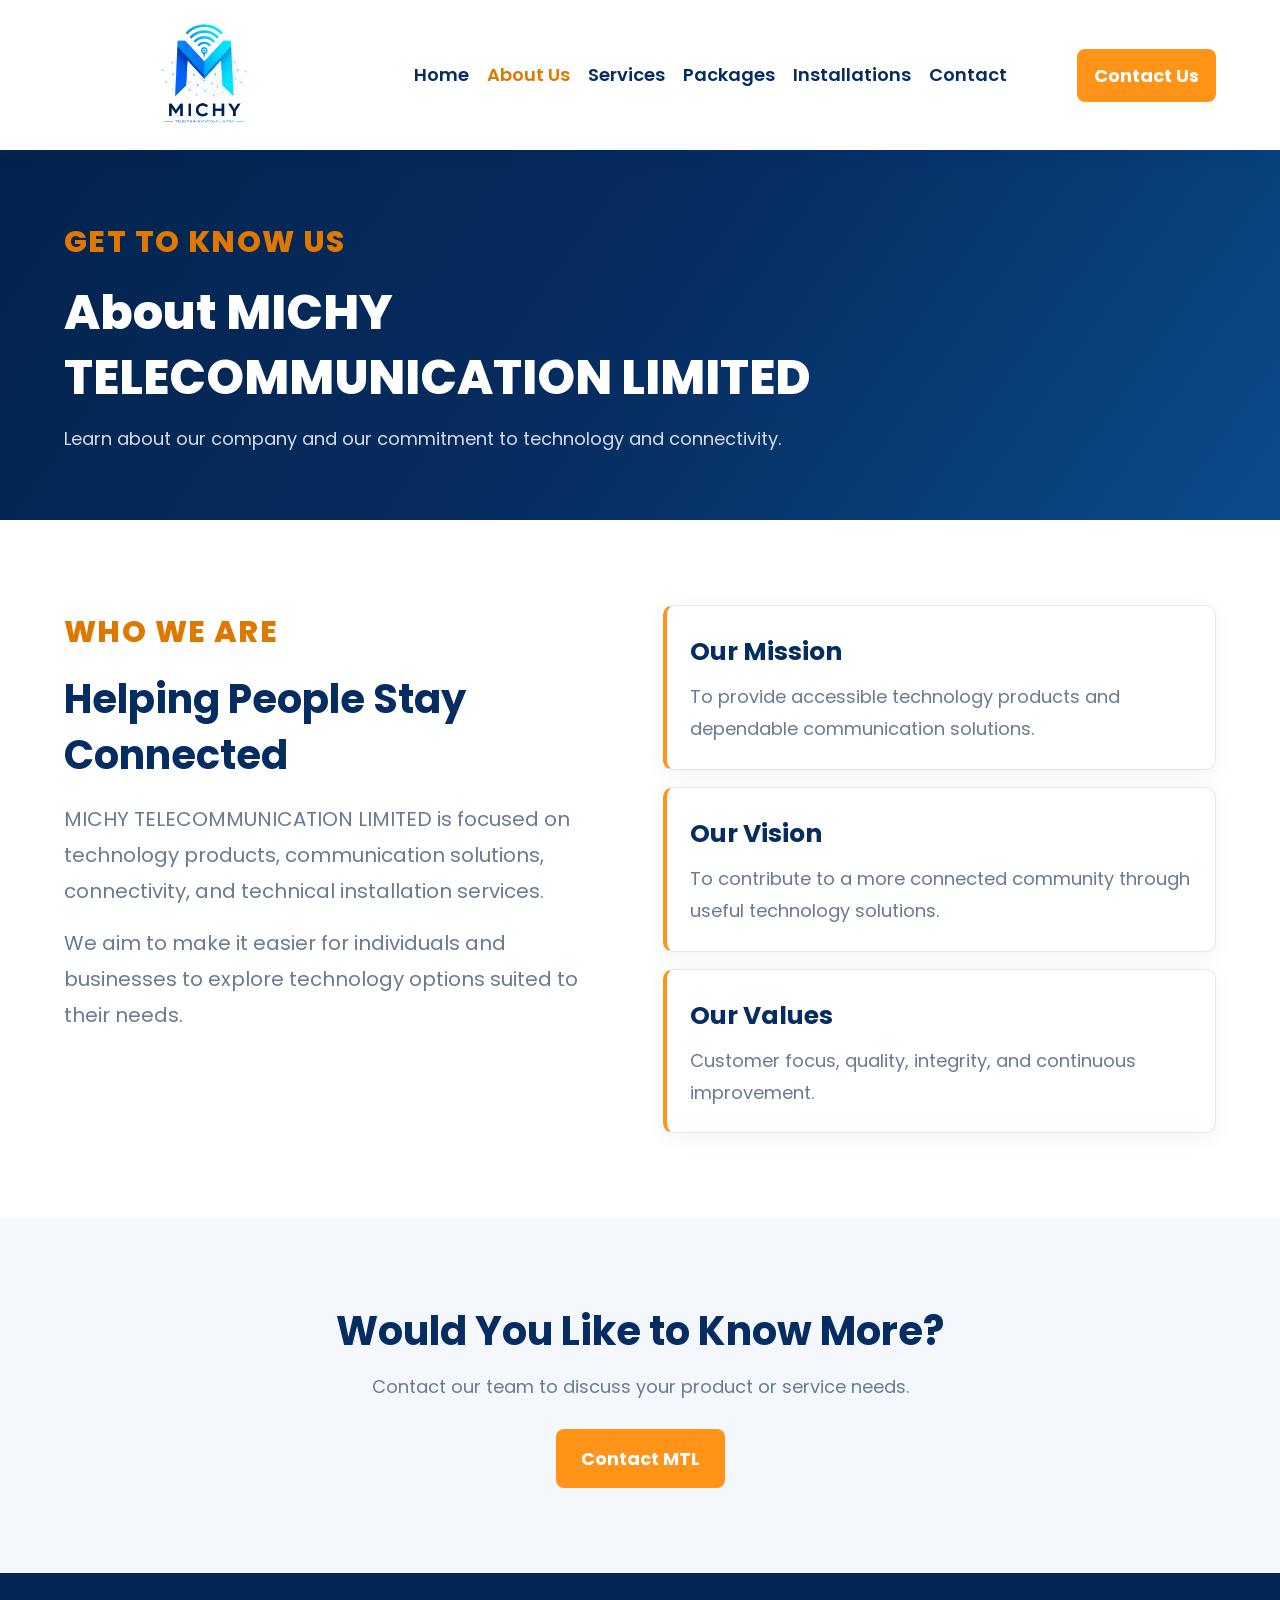
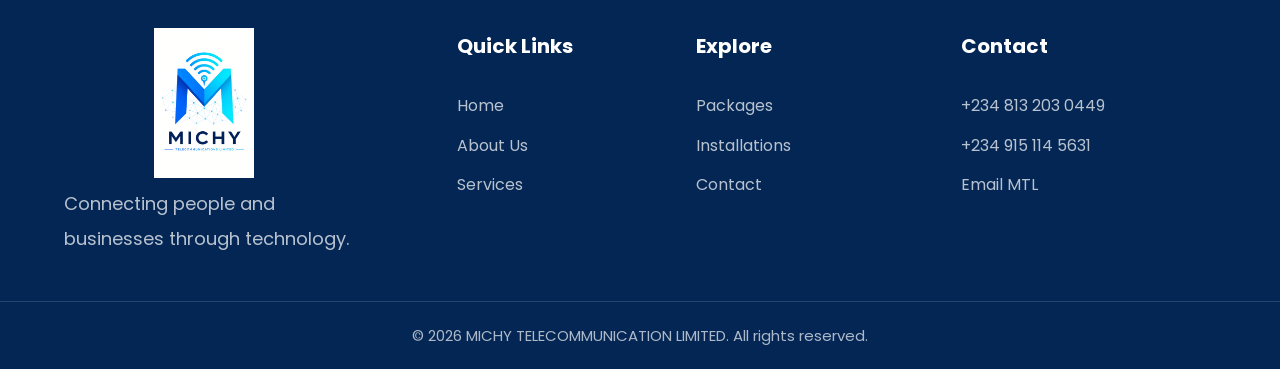
==== about.html @ d55d3645 "new project upload" ====
<!DOCTYPE html>
<html lang="en">
<head>
    <meta charset="UTF-8">
    <meta name="viewport" content="width=device-width, initial-scale=1.0">

    <title>About Us | MICHY TELECOMMUNICATION LIMITED</title>

    <link
        href="https://fonts.googleapis.com/css2?family=Poppins:wght@400;500;600;700;800&display=swap"
        rel="stylesheet"
    >

    <link rel="stylesheet" href="style.css">
</head>

<body>

    <!-- HEADER -->
    <header class="site-header">
        <div class="container navbar">

            <a href="index.html" class="logo">
                <img
                    src="./assetss/logo.jpeg"
                    alt="MICHY Telecommunications Limited Logo"
                >
            </a>

            <button
                class="menu-toggle"
                id="menuToggle"
                aria-label="Open navigation"
                aria-expanded="false"
            >
                ☰
            </button>

            <nav class="nav-links" id="navLinks">
                <a href="index.html" data-page="index.html">Home</a>
                <a href="about.html" data-page="about.html">About Us</a>
                <a href="services.html" data-page="services.html">Services</a>
                <a href="packages.html" data-page="packages.html">Packages</a>
                <a href="installations.html" data-page="installations.html">Installations</a>
                <a href="contact.html" data-page="contact.html">Contact</a>
            </nav>

            <a href="contact.html" class="btn btn-primary header-btn">
                Contact Us
            </a>

        </div>
    </header>

    <!-- MAIN CONTENT -->
    <main>

        <!-- PAGE BANNER -->
        <section class="page-banner">
            <div class="container">

                <span class="eyebrow">GET TO KNOW US</span>

                <h1>About MICHY TELECOMMUNICATION LIMITED</h1>

                <p>
                    Learn about our company and our commitment to
                    technology and connectivity.
                </p>

            </div>
        </section>

        <!-- ABOUT SECTION -->
        <section class="section">
            <div class="container about-page">

                <div>
                    <span class="eyebrow">WHO WE ARE</span>

                    <h2>Helping People Stay Connected</h2>

                    <p>
                        MICHY TELECOMMUNICATION LIMITED is focused on
                        technology products, communication solutions,
                        connectivity, and technical installation services.
                    </p>

                    <p>
                        We aim to make it easier for individuals and
                        businesses to explore technology options suited
                        to their needs.
                    </p>
                </div>

                <div class="values-grid">

                    <article class="value-card">
                        <h3>Our Mission</h3>
                        <p>
                            To provide accessible technology products
                            and dependable communication solutions.
                        </p>
                    </article>

                    <article class="value-card">
                        <h3>Our Vision</h3>
                        <p>
                            To contribute to a more connected community
                            through useful technology solutions.
                        </p>
                    </article>

                    <article class="value-card">
                        <h3>Our Values</h3>
                        <p>
                            Customer focus, quality, integrity,
                            and continuous improvement.
                        </p>
                    </article>

                </div>
            </div>
        </section>

        <!-- CONTACT CALL TO ACTION -->
        <section class="section soft-section">
            <div class="container center-content">

                <h2>Would You Like to Know More?</h2>

                <p>
                    Contact our team to discuss your product
                    or service needs.
                </p>

                <a href="contact.html" class="btn btn-primary">
                    Contact MTL
                </a>

            </div>
        </section>

    </main>

    <!-- FOOTER -->
    <footer class="site-footer">
        <div class="container footer-grid">

            <div class="footer-brand">

                <a href="index.html" class="logo">
                    <img
                        src="./assetss/logo.jpeg"
                        alt="MICHY Telecommunications Limited Logo"
                    >
                </a>

                <p>
                    Connecting people and businesses through technology.
                </p>

            </div>

            <div class="footer-column">
                <h3>Quick Links</h3>
                <a href="index.html">Home</a>
                <a href="about.html">About Us</a>
                <a href="services.html">Services</a>
            </div>

            <div class="footer-column">
                <h3>Explore</h3>
                <a href="packages.html">Packages</a>
                <a href="installations.html">Installations</a>
                <a href="contact.html">Contact</a>
            </div>

            <div class="footer-column">
                <h3>Contact</h3>
                <a href="tel:+2348132030449">+234 813 203 0449</a>
                <a href="tel:+2349151145631">+234 915 114 5631</a>
                <a href="mailto:michytelecoms@gmail.com">Email MTL</a>
            </div>

        </div>

        <div class="footer-bottom">
            <p>
                &copy; <span id="year"></span>
                MICHY TELECOMMUNICATION LIMITED. All rights reserved.
            </p>
        </div>
    </footer>

    <script src="script.js"></script>

</body>
</html>
---- style.css ----
:root {
    --navy: #062d61;
    --navy-dark: #03234d;
    --blue: #1257a6;
    --orange: #ff9418;
    --orange-dark: #df7800;
    --cyan: #12bdf2;
    --white: #ffffff;
    --light: #f4f8fc;
    --text: #263b55;
    --muted: #687b91;
    --border: #e0e8f1;
    --shadow: 0 12px 35px rgba(6, 45, 97, 0.10);
}

* {
    margin: 0;
    padding: 0;
    box-sizing: border-box;
}

html {
    scroll-behavior: smooth;
    scroll-padding-top: 95px;
}

body {
    font-family: "Poppins", sans-serif;
    font-size: 17px;
    line-height: 1.8;
    color: var(--text);
    background: var(--white);
    overflow-x: hidden;
}

img {
    display: block;
    width: 100%;
    max-width: 100%;
}

a {
    color: inherit;
}

button,
input,
select,
textarea {
    font: inherit;
}

.container {
    width: min(90%, 1200px);
    margin: 0 auto;
}

.section {
    padding: 85px 0;
}

.soft-section {
    background: var(--light);
}

.center-content {
    text-align: center;
}

.center-content h2 {
    margin-bottom: 12px;
    color: var(--navy);
    font-size: clamp(29px, 4vw, 40px);
    line-height: 1.4;
}

.center-content p {
    margin-bottom: 25px;
    color: var(--muted);
    font-size: 18px;
}

/* BUTTONS */

.btn {
    display: inline-flex;
    justify-content: center;
    align-items: center;
    gap: 8px;
    padding: 14px 23px;
    border: 2px solid transparent;
    border-radius: 8px;
    font-size: 18px;
    font-weight: 700;
    line-height: 1.5;
    text-align: center;
    text-decoration: none;
    cursor: pointer;
    transition: 0.25s ease;
}

.btn:hover {
    transform: translateY(-2px);
}

.btn-primary {
    color: var(--white);
    background: var(--orange);
}

.btn-primary:hover {
    background: var(--orange-dark);
    box-shadow: 0 8px 20px rgba(255, 148, 24, 0.25);
}

.btn-outline {
    color: var(--white);
    border-color: var(--white);
    background: transparent;
}

.btn-outline:hover {
    color: var(--navy);
    background: var(--white);
}

/* HEADER AND NAVIGATION */

.site-header {
    position: sticky;
    top: 0;
    z-index: 1000;
    background: var(--white);
    box-shadow: 0 3px 18px rgba(6, 45, 97, 0.08);
}

.navbar {
    display: flex;
    align-items: center;
    justify-content: space-between;
    gap: 22px;
    min-height: 84px;
}



.nav-links {
    display: flex;
    align-items: center;
    justify-content: center;
    gap: 18px;
}

.nav-links a {
    padding: 10px 0;
    color: var(--navy);
    font-size: 18px;
    font-weight: 600;
    text-decoration: none;
    transition: color 0.2s ease;
}

.nav-links a:hover,
.nav-links a.active {
    color: var(--orange-dark);
}

.header-btn {
    padding: 11px 15px;
    white-space: nowrap;
    font-size: 18px;
}

.menu-toggle {
    display: none;
    width: 44px;
    height: 44px;
    align-items: center;
    justify-content: center;
    border: none;
    border-radius: 8px;
    background: var(--navy);
    color: var(--white);
    font-size: 26px;
    cursor: pointer;
}

button:focus-visible,
a:focus-visible,
input:focus-visible,
select:focus-visible,
textarea:focus-visible {
    outline: 3px solid var(--cyan);
    outline-offset: 3px;
}

/* HOMEPAGE HERO */

.hero {
    position: relative;
    overflow: hidden;
    padding: 85px 0 95px;
    background:
        radial-gradient(circle at 85% 15%, rgba(18, 189, 242, 0.15), transparent 32%),
        linear-gradient(135deg, #062d61, #0b407e 65%, #092d55);
    color: var(--white);
}

.hero-content {
    position: relative;
    z-index: 1;
    display: grid;
    grid-template-columns: 1.1fr 0.9fr;
    align-items: center;
    gap: 60px;
}

.hero-text {
    max-width: 650px;
}

.eyebrow {
    display: inline-block;
    margin-bottom: 12px;
    color: var(--orange-dark);
    font-size: 30px;
    font-weight: 800;
    letter-spacing: 1.4px;
    text-transform: uppercase;
}

.hero .eyebrow {
    color: var(--orange);
}

.hero h1 {
    margin-bottom: 22px;
    font-size: clamp(42px, 5vw, 65px);
    font-weight: 800;
    line-height: 1.25;
    letter-spacing: -1px;
}

.hero h1 span {
    display: block;
    color: var(--cyan);
}

.hero-text > p {
    margin-bottom: 28px;
    color: rgba(255, 255, 255, 0.86);
    font-size: 20px;
    line-height: 1.9;
}

.hero-buttons {
    display: flex;
    flex-wrap: wrap;
    gap: 14px;
}

.hero-points {
    display: flex;
    flex-wrap: wrap;
    gap: 17px;
    margin-top: 27px;
}

.hero-points span {
    font-size: 16px;
    color: rgba(255, 255, 255, 0.9);
}

.hero-image {
    position: relative;
    max-width: 480px;
    justify-self: end;
}

.hero-image > img {
    height: 430px;
    border: 6px solid rgba(255, 255, 255, 0.15);
    border-radius: 25px;
    object-fit: cover;
    box-shadow: 0 25px 60px rgba(0, 0, 0, 0.2);
}

.floating-card {
    position: absolute;
    right: -18px;
    bottom: 30px;
    display: flex;
    align-items: center;
    gap: 12px;
    padding: 17px;
    border-radius: 12px;
    background: var(--white);
    color: var(--navy);
    box-shadow: var(--shadow);
}

.signal-icon {
    display: flex;
    align-items: center;
    justify-content: center;
    width: 42px;
    height: 42px;
    border-radius: 10px;
    background: #e5f8ff;
    color: var(--blue);
    font-size: 35px;
}

.floating-card strong {
    display: block;
    font-size: 16px;
}

.floating-card p {
    color: var(--muted);
    font-size: 14px;
}

.home-intro {
    background: var(--white);
    text-align: center;
}

.home-intro-content {
    max-width: 850px;
}

.home-intro h2 {
    margin-bottom: 16px;
    color: var(--navy);
    font-size: clamp(30px, 4vw, 42px);
    line-height: 1.4;
}

.home-intro p {
    margin-bottom: 23px;
    color: var(--muted);
    font-size: 18px;
}

.text-link {
    display: inline-flex;
    gap: 9px;
    align-items: center;
    color: var(--orange-dark);
    font-size: 18px;
    font-weight: 700;
    text-decoration: none;
}

.text-link:hover {
    color: var(--navy);
}

.home-links {
    background: var(--light);
}

.section-heading {
    max-width: 760px;
    margin: 0 auto 42px;
    text-align: center;
}

.section-heading h2 {
    margin-bottom: 12px;
    color: var(--navy);
    font-size: clamp(30px, 4vw, 40px);
    line-height: 1.4;
}

.section-heading p {
    color: var(--muted);
    font-size: 18px;
}

.home-link-grid {
    display: grid;
    grid-template-columns: repeat(4, minmax(0, 1fr));
    gap: 22px;
}

.home-link-card {
    display: flex;
    align-items: flex-start;
    flex-direction: column;
    padding: 27px 23px;
    border: 1px solid var(--border);
    border-radius: 14px;
    background: var(--white);
    text-decoration: none;
    box-shadow: 0 7px 25px rgba(6, 45, 97, 0.04);
    transition: 0.25s ease;
}

.home-link-card:hover {
    transform: translateY(-5px);
    border-color: var(--orange);
    box-shadow: var(--shadow);
}

.home-link-icon {
    display: flex;
    align-items: center;
    justify-content: center;
    width: 55px;
    height: 55px;
    margin-bottom: 17px;
    border-radius: 12px;
    background: #eaf5ff;
    font-size: 30px;
}

.home-link-card h3 {
    margin-bottom: 8px;
    color: var(--navy);
    font-size: 25px;
}

.home-link-card p {
    flex: 1;
    margin-bottom: 16px;
    color: var(--muted);
    font-size: 16px;
    line-height: 1.8;
}

.home-link-card strong {
    color: var(--orange-dark);
    font-size: 16px;
}

.page-banner {
    padding: 65px 0;
    background: linear-gradient(125deg, var(--navy-dark), var(--navy), #0b4b8b);
    color: var(--white);
}

.page-banner h1 {
    max-width: 850px;
    margin-bottom: 12px;
    font-size: clamp(34px, 5vw, 48px);
    font-weight: 800;
    line-height: 1.35;
}

.page-banner p {
    max-width: 800px;
    color: rgba(255, 255, 255, 0.83);
    font-size: 18px;
}


.about-page {
    display: grid;
    grid-template-columns: 1fr 1fr;
    align-items: start;
    gap: 45px;
}

.about-page h2 {
    margin-bottom: 18px;
    color: var(--navy);
    font-size: 40px;
    line-height: 1.4;
}

.about-page p {
    margin-bottom: 16px;
    color: var(--muted);
    font-size: 20px;
}

.values-grid {
    display: grid;
    gap: 17px;
}

.value-card {
    padding: 23px;
    border: 1px solid var(--border);
    border-left: 4px solid var(--orange);
    border-radius: 10px;
    background: var(--white);
    box-shadow: 0 6px 22px rgba(6, 45, 97, 0.05);
}

.value-card h3 {
    margin-bottom: 7px;
    color: var(--navy);
    font-size: 25px;
}

.value-card p {
    margin-bottom: 0;
    font-size: 18px;
}



.card-grid {
    display: grid;
    grid-template-columns: repeat(4, minmax(0, 1fr));
    gap: 22px;
}

.service-card {
    padding: 27px 22px;
    border: 1px solid var(--border);
    border-radius: 14px;
    background: var(--white);
    box-shadow: 0 7px 25px rgba(6, 45, 97, 0.04);
    transition: 0.25s ease;
}

.service-card:hover {
    transform: translateY(-5px);
    box-shadow: var(--shadow);
}

.service-icon {
    display: flex;
    align-items: center;
    justify-content: center;
    width: 57px;
    height: 57px;
    margin-bottom: 18px;
    border-radius: 13px;
    background: #eaf5ff;
    font-size: 35px;
}

.service-card h3 {
    margin-bottom: 10px;
    color: var(--navy);
    font-size: 20px;
    line-height: 1.5;
}

.service-card p {
    margin-bottom: 19px;
    color: var(--muted);
    font-size: 16px;
    line-height: 1.9;
}

.service-card .btn {
    width: 100%;
    padding: 12px 10px;
    font-size: 13px;
}

.product-grid {
    display: grid;
    grid-template-columns: repeat(4, 1fr);
    gap: 22px;
}

.product-card {
    overflow: hidden;
    border: 1px solid var(--border);
    border-radius: 14px;
    background: var(--white);
    box-shadow: 0 7px 25px rgba(6, 45, 97, 0.05);
    transition: 0.25s ease;
}

.product-card:hover {
    transform: translateY(-5px);
    box-shadow: var(--shadow);
}

.product-card > img {
    height: 205px;
    object-fit: cover;
    background: #e9f0f7;
}

.product-info {
    padding: 22px 20px 24px;
}

.product-category {
    display: inline-block;
    margin-bottom: 7px;
    color: var(--orange-dark);
    font-size: 16px;
    font-weight: 800;
    letter-spacing: 0.7px;
    text-transform: uppercase;
}

.product-info h3 {
    margin-bottom: 9px;
    color: var(--navy);
    font-size: 25px;
}

.product-info p {
    min-height: 100px;
    margin-bottom: 18px;
    color: var(--muted);
    font-size: 16px;
    line-height: 1.9;
}

.product-info .btn {
    width: 100%;
    padding: 12px 8px;
    font-size: 18px;
}


.installation-grid {
    display: grid;
    grid-template-columns: repeat(3, 1fr);
    gap: 24px;
}

.installation-card {
    padding: 30px 25px;
    border: 1px solid var(--border);
    border-top: 4px solid var(--orange);
    border-radius: 14px;
    background: var(--white);
    box-shadow: 0 7px 25px rgba(6, 45, 97, 0.05);
    transition: 0.25s ease;
}

.installation-card:hover {
    transform: translateY(-5px);
    box-shadow: var(--shadow);
}

.installation-icon {
    display: flex;
    align-items: center;
    justify-content: center;
    width: 68px;
    height: 68px;
    margin-bottom: 18px;
    border-radius: 14px;
    background: #eaf5ff;
    font-size: 40px;
}

.installation-number {
    display: block;
    margin-bottom: 8px;
    color: var(--orange-dark);
    font-size: 14px;
    font-weight: 800;
    letter-spacing: 1px;
}

.installation-card h3 {
    margin-bottom: 12px;
    color: var(--navy);
    font-size: 30px;
    line-height: 1.5;
}

.installation-card p {
    min-height: 125px;
    margin-bottom: 20px;
    color: var(--muted);
    font-size: 18px;
    line-height: 1.9;
}

.installation-card .btn {
    width: 100%;
}

.contact {
    background: var(--light);
}

.contact-layout {
    display: grid;
    grid-template-columns: 0.85fr 1.15fr;
    align-items: start;
    gap: 45px;
}

.contact-details h3,
.contact-form h3 {
    margin-bottom: 13px;
    color: var(--navy);
    font-size: 30px;
}

.contact-details > p {
    margin-bottom: 27px;
    color: var(--muted);
    font-size: 18px;
}

.contact-item {
    display: flex;
    align-items: flex-start;
    gap: 14px;
    margin-bottom: 23px;
}

.contact-item > span {
    display: flex;
    align-items: center;
    justify-content: center;
    width: 43px;
    height: 43px;
    flex-shrink: 0;
    border-radius: 10px;
    background: var(--navy);
    color: var(--white);
    font-size: 25px;
}

.contact-item strong {
    display: block;
    margin-bottom: 4px;
    color: var(--navy);
    font-size: 20px;
}

.contact-item p,
.contact-item a {
    color: var(--muted);
    font-size: 18px;
    overflow-wrap: anywhere;
    text-decoration: none;
}

.contact-item a:hover {
    color: var(--orange-dark);
}

.contact-form {
    padding: 30px;
    border: 1px solid var(--border);
    border-radius: 14px;
    background: var(--white);
    box-shadow: var(--shadow);
}

.contact-form label {
    display: block;
    margin: 15px 0 7px;
    color: var(--navy);
    font-size: 18px;
    font-weight: 700;
}

.contact-form input,
.contact-form select,
.contact-form textarea {
    display: block;
    width: 100%;
    padding: 14px;
    border: 1px solid #d8e2ed;
    border-radius: 8px;
    background: #fbfdff;
    color: var(--text);
    font-size: 16px;
}

.contact-form input:focus,
.contact-form select:focus,
.contact-form textarea:focus {
    border-color: var(--blue);
    outline: none;
    box-shadow: 0 0 0 3px rgba(18, 87, 166, 0.1);
}

.contact-form textarea {
    min-height: 130px;
    resize: vertical;
}

.form-submit {
    width: 100%;
    margin-top: 20px;
}

.form-message {
    margin-top: 16px;
    font-size: 14px;
    overflow-wrap: anywhere;
}

.form-message.error {
    color: #b42318;
}

.site-footer {
    background: #032654;
    color: var(--white);
}

.footer-grid {
    display: grid;
    grid-template-columns: 1.4fr 0.8fr 0.9fr 1fr;
    gap: 35px;
    padding-top: 55px;
    padding-bottom: 45px;
}

.footer-logo {
    margin-bottom: 20px;
    color: var(--white);
}

.footer-logo .logo-icon {
    background: var(--orange);
    box-shadow: 4px 4px 0 var(--cyan);
}

.footer-brand > p {
    max-width: 300px;
    color: rgba(255, 255, 255, 0.72);
    font-size: 18px;
    line-height: 1.9;
}

.footer-column {
    display: flex;
    align-items: flex-start;
    flex-direction: column;
    gap: 11px;
}

.footer-column h3 {
    position: relative;
    margin-bottom: 7px;
    padding-bottom: 10px;
    font-size: 20px;
}

.footer-column h3::after {
    position: absolute;
    bottom: 0;
    left: 0;
    width: 34px;
    height: 3px;
    border-radius: 3px;
    content: "";
}

.footer-column a {
    color: rgba(255, 255, 255, 0.72);
    font-size: 16px;
    text-decoration: none;
    overflow-wrap: anywhere;
    transition: color 0.2s ease;
}

.footer-column a:hover {
    color: var(--orange);
}

.footer-bottom {
    padding: 20px 5%;
    border-top: 1px solid rgba(255, 255, 255, 0.14);
    text-align: center;
}

.footer-bottom p {
    color: rgba(255, 255, 255, 0.68);
    font-size: 15px;
}

.logo {
    display: inline-flex;
    align-items: center;
    text-decoration: none;
    flex-shrink: 0;
}

.logo img {
    width: 280px;
    height: 150px;
    object-fit: contain;
    display: block;
}

/* Mobile screen logo size */
@media (max-width: 600px) {
    .logo img {
        width: 135px;
        height: 65px;
    }
}


/* TABLETS */

@media (max-width: 1050px) {
    .navbar {
        gap: 12px;
    }

    .nav-links {
        gap: 11px;
    }

    .nav-links a {
        font-size: 12px;
    }

    .logo-text strong {
        font-size: 19px;
    }

    .logo-text small {
        font-size: 8px;
    }

    .header-btn {
        padding: 10px;
        font-size: 12px;
    }

    .hero-content {
        gap: 35px;
    }

    .home-link-grid,
    .card-grid,
    .product-grid {
        grid-template-columns: repeat(2, minmax(0, 1fr));
    }

    .footer-grid {
        grid-template-columns: repeat(2, minmax(0, 1fr));
    }
}

/* MOBILE NAVIGATION */

@media (max-width: 768px) {
    .section {
        padding: 60px 0;
    }

    .navbar {
        position: relative;
        min-height: 76px;
        flex-wrap: wrap;
        gap: 12px;
        padding-top: 10px;
        padding-bottom: 10px;
    }

    .logo-icon {
        width: 40px;
        height: 40px;
        font-size: 25px;
    }

    .logo-text strong {
        font-size: 17px;
    }

    .logo-text small {
        max-width: 170px;
        font-size: 7px;
    }

    .menu-toggle {
        display: flex;
        margin-left: auto;
    }

    .header-btn {
        display: none;
    }

    .nav-links {
        position: absolute;
        top: calc(100% + 1px);
        right: 0;
        left: 0;
        z-index: 1000;
        display: none;
        align-items: stretch;
        flex-direction: column;
        gap: 0;
        max-height: calc(100vh - 90px);
        overflow-y: auto;
        padding: 12px 16px;
        border: 1px solid var(--border);
        border-radius: 0 0 12px 12px;
        background: var(--white);
        box-shadow: var(--shadow);
    }

    .nav-links.show-menu {
        display: flex;
    }

    .nav-links a {
        display: block;
        width: 100%;
        padding: 12px 8px;
        font-size: 16px;
    }

    .hero {
        padding: 60px 0 70px;
    }

    .hero-content {
        grid-template-columns: 1fr;
        gap: 40px;
    }

    .hero h1 {
        font-size: clamp(36px, 8vw, 48px);
    }

    .hero-text > p {
        font-size: 16px;
    }

    .hero-image {
        width: min(100%, 480px);
        justify-self: center;
    }

    .hero-image > img {
        height: 350px;
    }

    .floating-card {
        right: 8px;
        bottom: 15px;
    }

    .about-page {
        grid-template-columns: 1fr;
        gap: 30px;
    }

    .installation-grid {
        grid-template-columns: 1fr;
    }

    .installation-card p {
        min-height: auto;
    }

    .contact-layout {
        grid-template-columns: 1fr;
        gap: 35px;
    }

    .contact-form {
        padding: 25px 20px;
    }
}

/* SMALL MOBILE */

@media (max-width: 480px) {
    .hero h1 {
        font-size: 35px;
        letter-spacing: -0.5px;
    }

    .hero-buttons {
        align-items: stretch;
        flex-direction: column;
    }

    .hero-buttons .btn {
        width: 100%;
    }

    .hero-points {
        flex-direction: column;
        gap: 7px;
    }

    .hero-image > img {
        height: 285px;
    }

    .home-link-grid,
    .card-grid,
    .product-grid {
        grid-template-columns: 1fr;
    }

    .home-intro h2,
    .section-heading h2,
    .about-page h2 {
        font-size: 29px;
    }

    .page-banner {
        padding: 48px 0;
    }

    .page-banner h1 {
        font-size: 32px;
    }

    .product-info p {
        min-height: auto;
    }

    .footer-grid {
        grid-template-columns: 1fr;
        gap: 28px;
    }

    .contact-form {
        padding: 22px 17px;
    }

    .footer-bottom p {
        font-size: 12px;
    }
}

@media (prefers-reduced-motion: reduce) {
    *,
    *::before,
    *::after {
        scroll-behavior: auto !important;
        transition-duration: 0.01ms !important;
    }
}
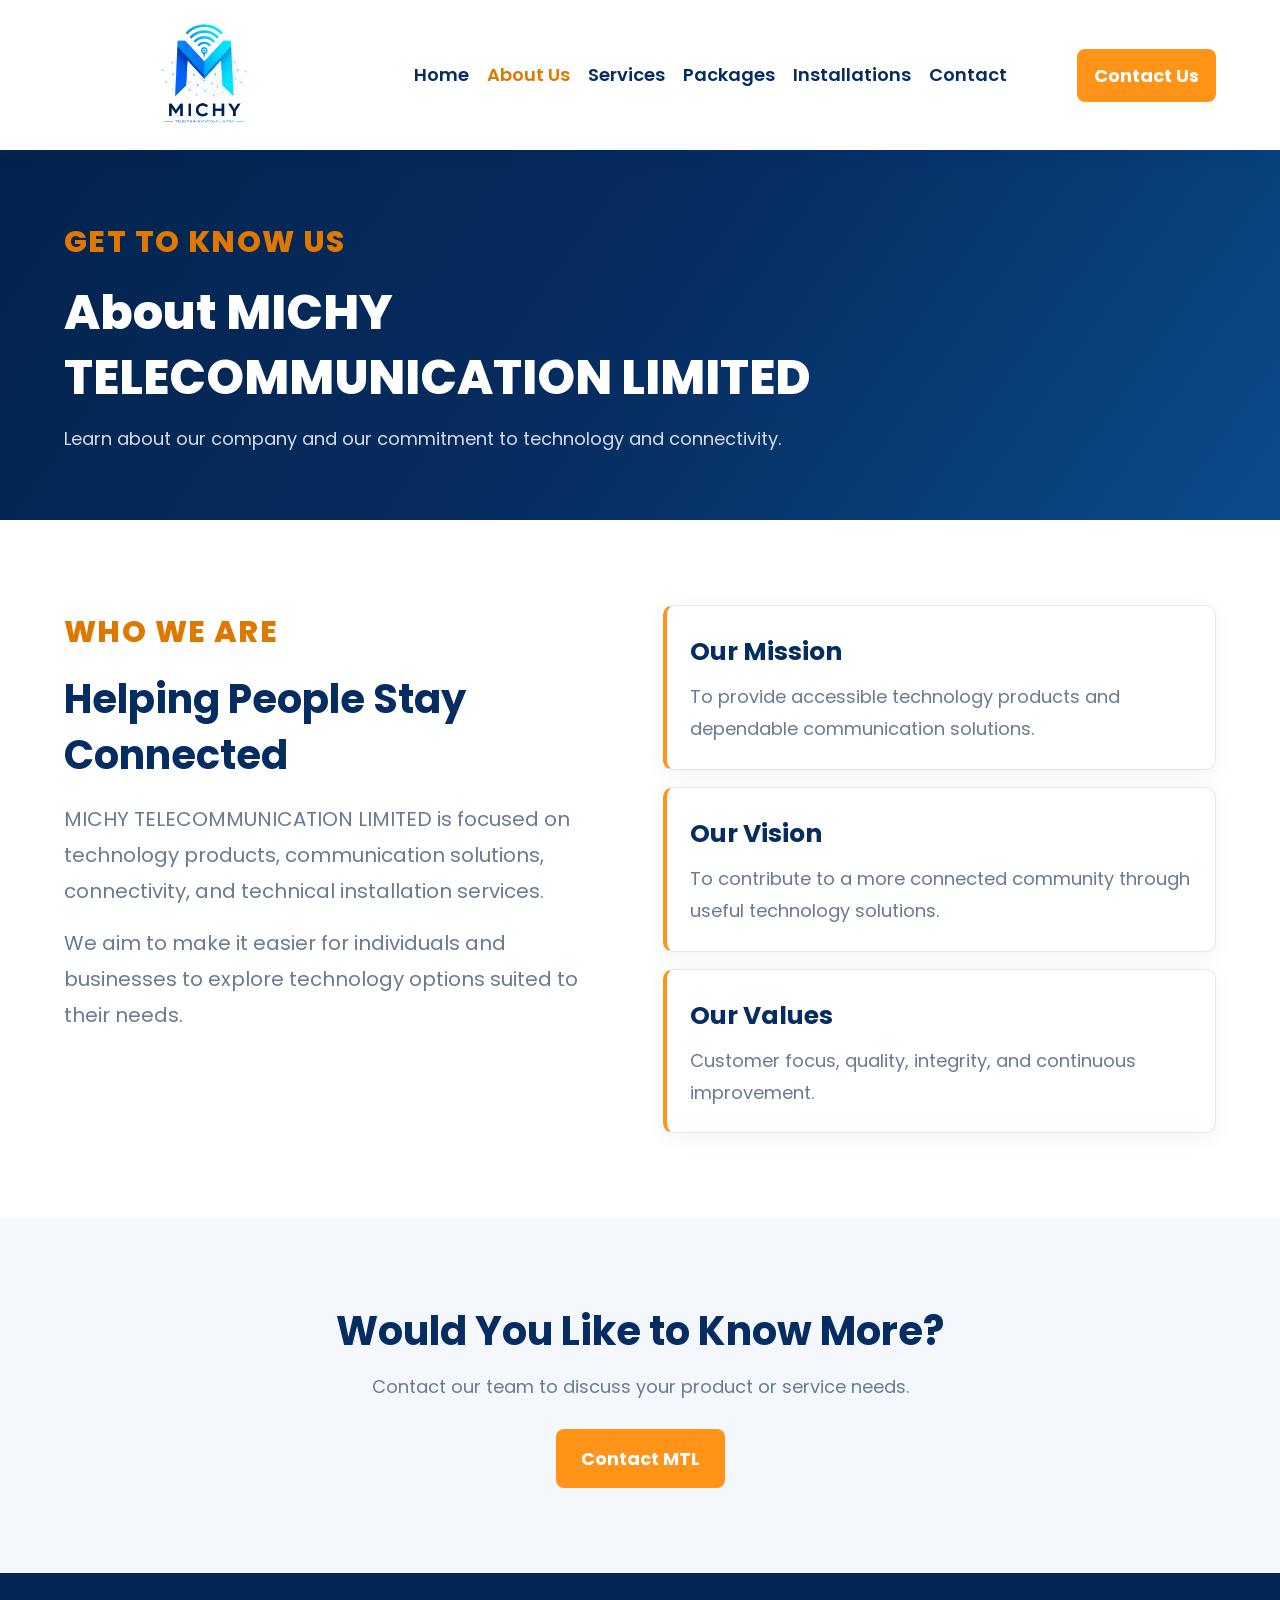
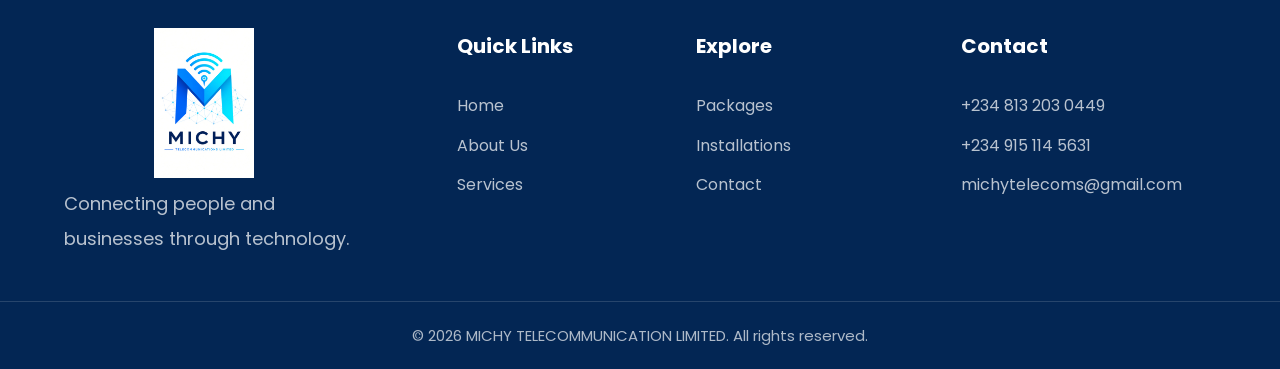
==== commit 07531771: "updated project files" ====
--- a/about.html
+++ b/about.html
@@ -181,7 +181,7 @@
                 <h3>Contact</h3>
                 <a href="tel:+2348132030449">+234 813 203 0449</a>
                 <a href="tel:+2349151145631">+234 915 114 5631</a>
-                <a href="mailto:michytelecoms@gmail.com">Email MTL</a>
+                <a href="mailto:michytelecoms@gmail.com">michytelecoms@gmail.com</a>
             </div>
 
         </div>
--- a/style.css
+++ b/style.css
@@ -647,6 +647,22 @@
     border-radius: 14px;
     background: #eaf5ff;
     font-size: 40px;
+}
+
+.installation-image {
+    width: 100%;
+    height: 220px;
+    overflow: hidden;
+    border-radius: 12px;
+    margin-bottom: 20px;
+}
+
+.installation-image img {
+    width: 100%;
+    height: 100%;
+    object-fit: cover;
+    object-position: center;
+    display: block;
 }
 
 .installation-number {
